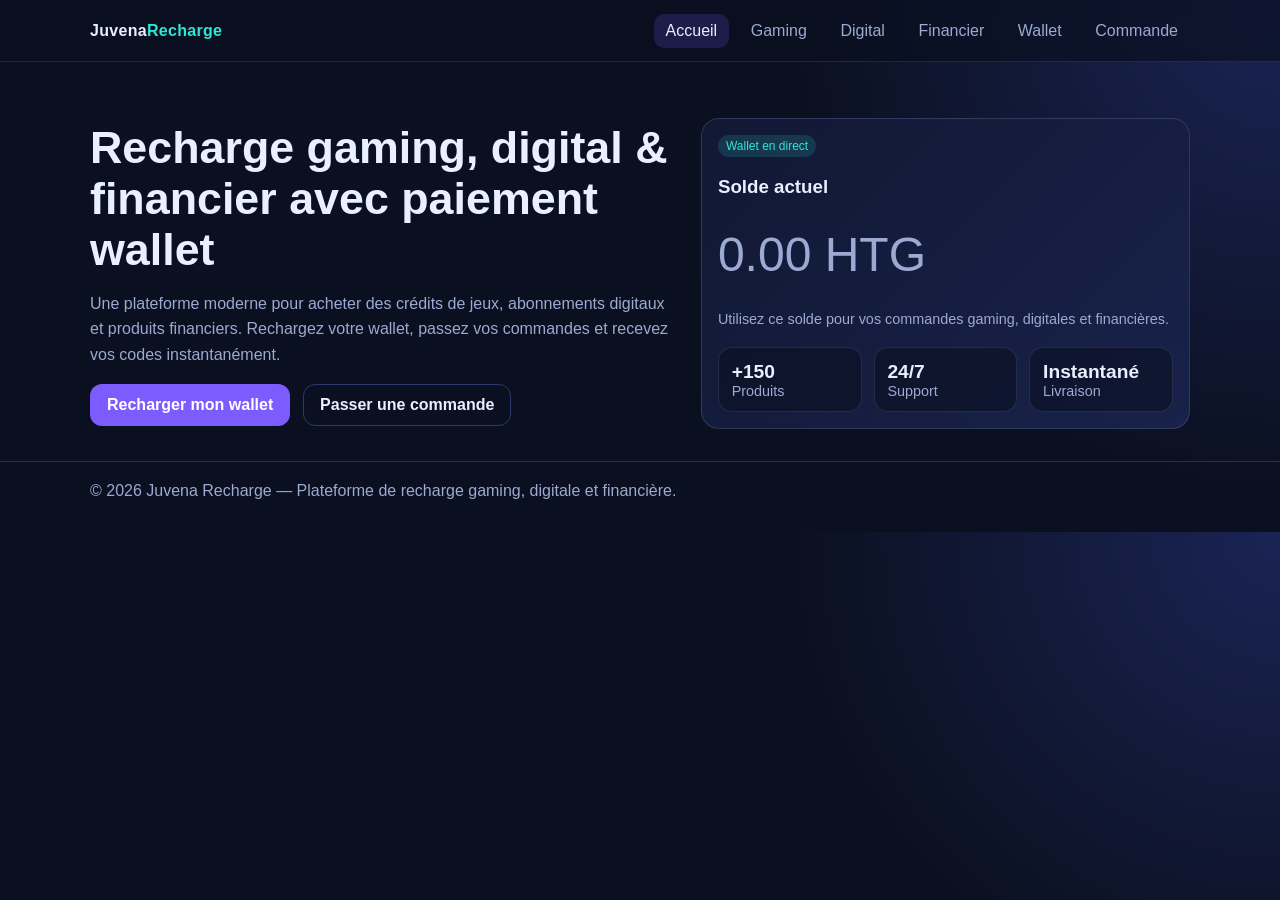
==== index.html @ a459e89d "update" ====
<!doctype html>
<html lang="fr">
  <head>
    <meta charset="UTF-8" />
    <meta name="viewport" content="width=device-width, initial-scale=1.0" />
    <title>Juvena Recharge | Accueil</title>
    <link rel="stylesheet" href="styles.css" />
  </head>
  <body>
    <header>
      <div class="container nav">
        <a class="logo" href="index.html">Juvena<span>Recharge</span></a>
        <nav class="nav-links">
          <a class="active" href="index.html">Accueil</a>
          <a href="gaming.html">Gaming</a>
          <a href="digital.html">Digital</a>
          <a href="financial.html">Financier</a>
          <a href="wallet.html">Wallet</a>
          <a href="order.html">Commande</a>
        </nav>
      </div>
    </header>

    <main class="container">
      <section class="hero">
        <div>
          <h1>Recharge gaming, digital & financier avec paiement wallet</h1>
          <p>
            Une plateforme moderne pour acheter des crédits de jeux, abonnements digitaux et produits financiers.
            Rechargez votre wallet, passez vos commandes et recevez vos codes instantanément.
          </p>
          <div class="cta-row">
            <a class="btn" href="wallet.html">Recharger mon wallet</a>
            <a class="btn secondary" href="order.html">Passer une commande</a>
          </div>
        </div>

        <div class="panel">
          <span class="badge">Wallet en direct</span>
          <h3>Solde actuel</h3>
          <p class="wallet-balance" data-wallet-display>0.00 €</p>
          <p class="small">Utilisez ce solde pour vos commandes gaming, digitales et financières.</p>
          <div class="stats">
            <div class="stat">
              <div class="value">+150</div>
              <div class="small">Produits</div>
            </div>
            <div class="stat">
              <div class="value">24/7</div>
              <div class="small">Support</div>
            </div>
            <div class="stat">
              <div class="value">Instantané</div>
              <div class="small">Livraison</div>
            </div>
          </div>
        </div>
      </section>
    </main>

    <footer>
      <div class="container">© 2026 Juvena Recharge — Plateforme de recharge gaming, digitale et financière.</div>
    </footer>
    <script src="app.js"></script>
  </body>
</html>
---- styles.css ----
:root {
  --bg: #0b1020;
  --card: #111834;
  --card-soft: #18224a;
  --text: #e9efff;
  --muted: #9ca9d2;
  --primary: #7c5cff;
  --accent: #2ee6d6;
  --success: #28c76f;
  --danger: #ff5b6e;
  --border: #2c396d;
}

* {
  box-sizing: border-box;
}

body {
  margin: 0;
  font-family: Inter, Segoe UI, Roboto, Arial, sans-serif;
  background: radial-gradient(circle at top right, #1a2455, var(--bg) 35%);
  color: var(--text);
}

a {
  color: inherit;
  text-decoration: none;
}

.container {
  width: min(1100px, 92%);
  margin: 0 auto;
}

header {
  position: sticky;
  top: 0;
  z-index: 20;
  backdrop-filter: blur(8px);
  background: rgba(11, 16, 32, 0.72);
  border-bottom: 1px solid rgba(156, 169, 210, 0.15);
}

.nav {
  display: flex;
  align-items: center;
  justify-content: space-between;
  gap: 1rem;
  padding: 0.85rem 0;
}

.logo {
  font-weight: 800;
  letter-spacing: 0.3px;
}

.logo span {
  color: var(--accent);
}

.nav-links {
  display: flex;
  flex-wrap: wrap;
  gap: 0.6rem;
}

.nav-links a {
  padding: 0.5rem 0.75rem;
  border-radius: 10px;
  color: var(--muted);
  transition: 0.2s;
}

.nav-links a:hover,
.nav-links a.active {
  color: var(--text);
  background: rgba(124, 92, 255, 0.18);
}

.hero {
  padding: 3.5rem 0 2rem;
  display: grid;
  grid-template-columns: 1.2fr 1fr;
  gap: 1.5rem;
  align-items: center;
}

.hero h1 {
  font-size: clamp(1.8rem, 3.5vw, 3rem);
  margin: 0;
}

.hero p {
  color: var(--muted);
  line-height: 1.6;
}

.cta-row {
  display: flex;
  gap: 0.8rem;
  margin-top: 1rem;
  flex-wrap: wrap;
}

.btn {
  border: 1px solid transparent;
  background: var(--primary);
  color: #fff;
  padding: 0.7rem 1rem;
  border-radius: 12px;
  font-weight: 600;
  cursor: pointer;
}

.btn.secondary {
  background: transparent;
  border-color: var(--border);
  color: var(--text);
}

.panel {
  background: linear-gradient(135deg, var(--card), var(--card-soft));
  border: 1px solid rgba(156, 169, 210, 0.2);
  border-radius: 18px;
  padding: 1rem;
}

.stats {
  display: grid;
  grid-template-columns: repeat(3, minmax(0, 1fr));
  gap: 0.75rem;
  margin-top: 1rem;
}

.stat {
  background: rgba(11, 16, 32, 0.6);
  border: 1px solid rgba(156, 169, 210, 0.15);
  border-radius: 14px;
  padding: 0.8rem;
}

.stat .value {
  font-size: 1.2rem;
  font-weight: 700;
}

.grid {
  display: grid;
  grid-template-columns: repeat(auto-fill, minmax(220px, 1fr));
  gap: 1rem;
  padding-bottom: 2.5rem;
}

.card {
  background: rgba(17, 24, 52, 0.85);
  border: 1px solid rgba(156, 169, 210, 0.2);
  border-radius: 16px;
  padding: 1rem;
}

.card h3 {
  margin-top: 0;
}

.badge {
  display: inline-block;
  padding: 0.25rem 0.5rem;
  border-radius: 999px;
  font-size: 0.75rem;
  background: rgba(46, 230, 214, 0.15);
  color: var(--accent);
}

.price {
  font-size: 1.2rem;
  font-weight: 700;
  margin: 0.5rem 0;
}

.small {
  color: var(--muted);
  font-size: 0.9rem;
}

form {
  display: grid;
  gap: 0.9rem;
}

input,
select,
textarea {
  width: 100%;
  background: #0b1020;
  border: 1px solid var(--border);
  border-radius: 10px;
  color: var(--text);
  padding: 0.65rem 0.7rem;
}

input:focus,
select:focus,
textarea:focus {
  outline: 2px solid rgba(124, 92, 255, 0.5);
  border-color: var(--primary);
}

.two-col {
  display: grid;
  grid-template-columns: 1fr 1fr;
  gap: 1rem;
}

.wallet-balance {
  font-size: clamp(2rem, 4vw, 3rem);
  margin: 0.2rem 0;
}

.history {
  list-style: none;
  padding: 0;
  margin: 0;
  display: grid;
  gap: 0.6rem;
}

.history li {
  display: flex;
  justify-content: space-between;
  gap: 0.8rem;
  border: 1px solid rgba(156, 169, 210, 0.15);
  border-radius: 10px;
  padding: 0.55rem 0.7rem;
  background: rgba(11, 16, 32, 0.5);
}

.success {
  color: var(--success);
}

.danger {
  color: var(--danger);
}


.payment-box {
  margin: 0.8rem 0 1rem;
  padding: 0.75rem;
  border: 1px solid rgba(156, 169, 210, 0.2);
  border-radius: 12px;
  background: rgba(11, 16, 32, 0.45);
}

.payment-list {
  margin: 0.5rem 0 0;
  padding-left: 1rem;
  color: var(--muted);
  display: grid;
  gap: 0.45rem;
}

.accept-btn {
  margin-top: 0.3rem;
  padding: 0.3rem 0.6rem;
  font-size: 0.8rem;
}

footer {
  border-top: 1px solid rgba(156, 169, 210, 0.2);
  color: var(--muted);
  padding: 1.2rem 0 2rem;
}

@media (max-width: 860px) {
  .hero,
  .two-col {
    grid-template-columns: 1fr;
  }
}
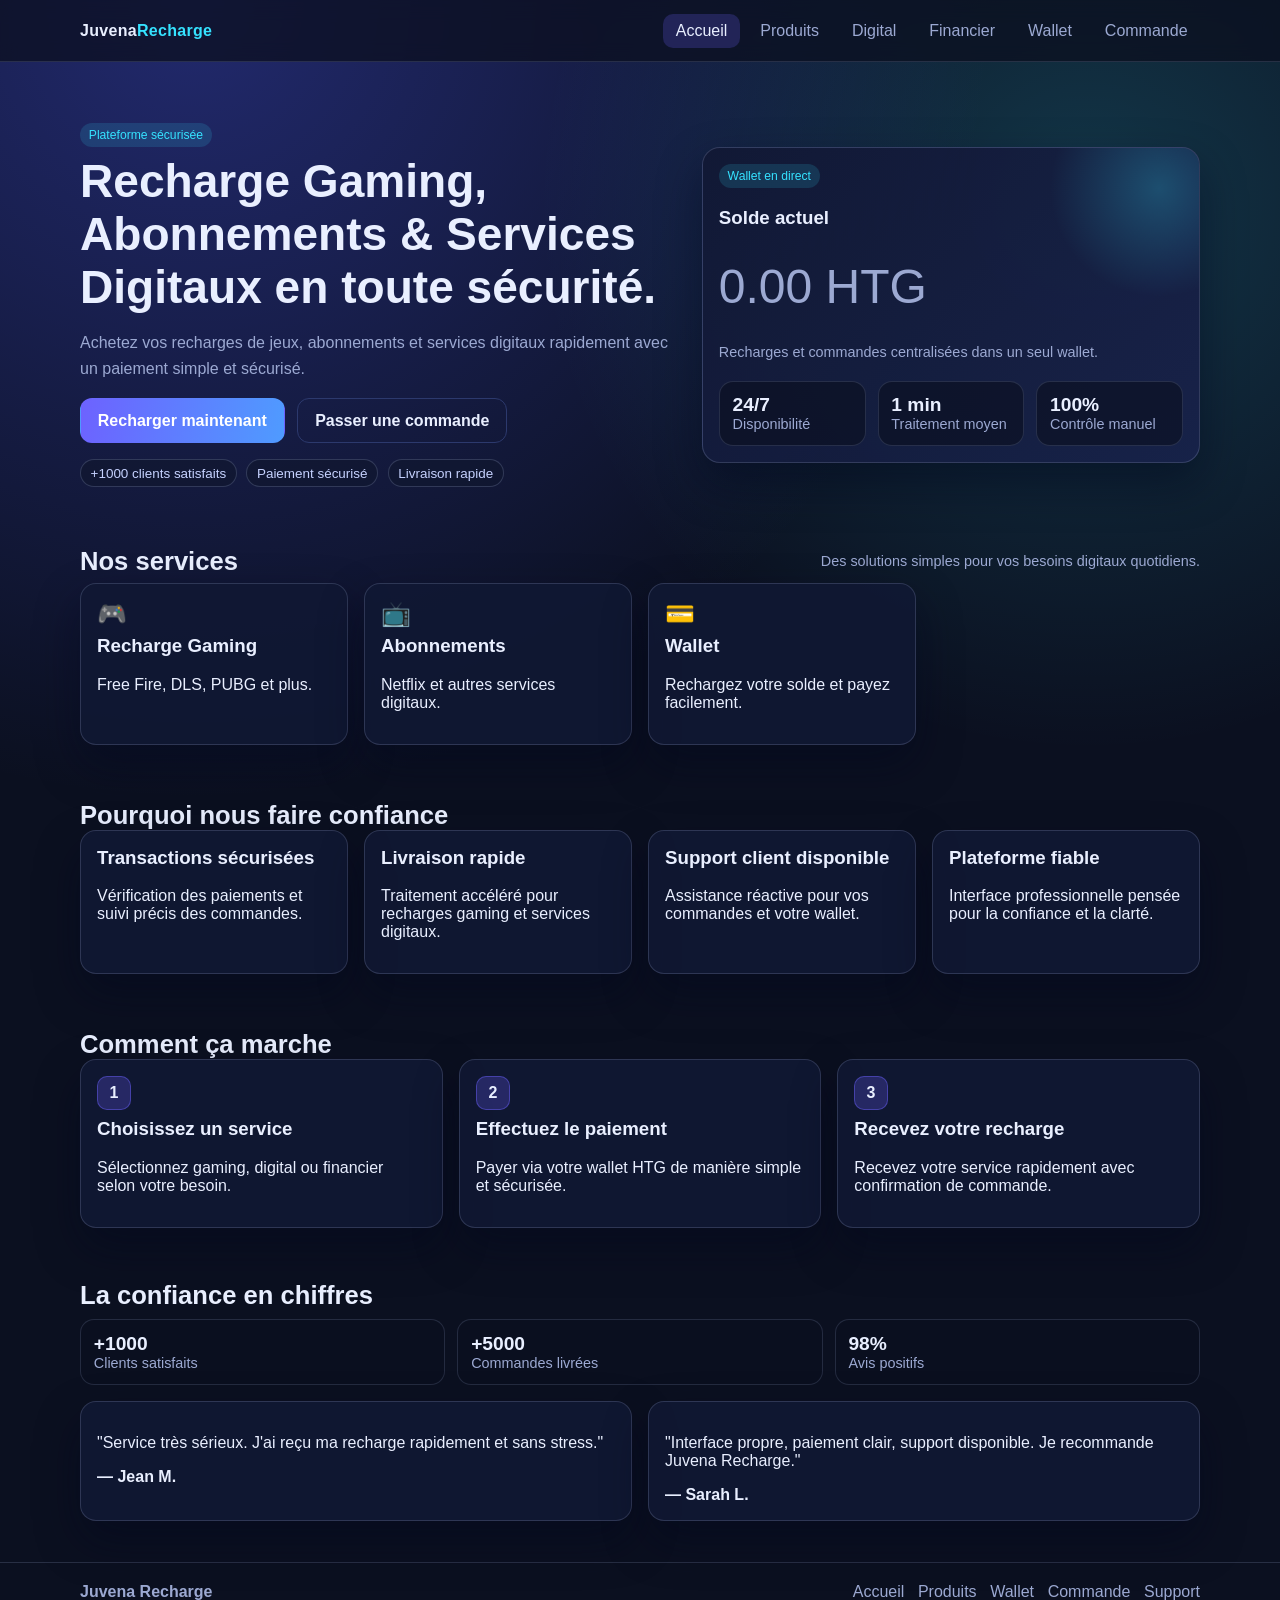
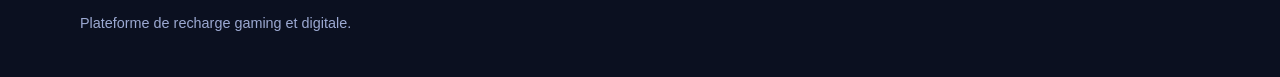
==== commit df09fd26: "Ajouter inscription/connexion client avant affichage wallet" ====
--- a/index.html
+++ b/index.html
@@ -12,7 +12,7 @@
         <a class="logo" href="index.html">Juvena<span>Recharge</span></a>
         <nav class="nav-links">
           <a class="active" href="index.html">Accueil</a>
-          <a href="gaming.html">Gaming</a>
+          <a href="gaming.html">Produits</a>
           <a href="digital.html">Digital</a>
           <a href="financial.html">Financier</a>
           <a href="wallet.html">Wallet</a>
@@ -21,45 +21,130 @@
       </div>
     </header>
 
-    <main class="container">
-      <section class="hero">
+    <main>
+      <section class="container hero modern-hero">
         <div>
-          <h1>Recharge gaming, digital & financier avec paiement wallet</h1>
+          <span class="badge">Plateforme sécurisée</span>
+          <h1>Recharge Gaming, Abonnements &amp; Services Digitaux en toute sécurité.</h1>
           <p>
-            Une plateforme moderne pour acheter des crédits de jeux, abonnements digitaux et produits financiers.
-            Rechargez votre wallet, passez vos commandes et recevez vos codes instantanément.
+            Achetez vos recharges de jeux, abonnements et services digitaux rapidement avec un paiement simple et sécurisé.
           </p>
           <div class="cta-row">
-            <a class="btn" href="wallet.html">Recharger mon wallet</a>
+            <a class="btn" href="wallet.html">Recharger maintenant</a>
             <a class="btn secondary" href="order.html">Passer une commande</a>
+          </div>
+          <div class="trust-points">
+            <span>+1000 clients satisfaits</span>
+            <span>Paiement sécurisé</span>
+            <span>Livraison rapide</span>
           </div>
         </div>
 
-        <div class="panel">
+        <div class="panel glow">
           <span class="badge">Wallet en direct</span>
           <h3>Solde actuel</h3>
-          <p class="wallet-balance" data-wallet-display>0.00 €</p>
-          <p class="small">Utilisez ce solde pour vos commandes gaming, digitales et financières.</p>
+          <p class="wallet-balance" data-wallet-display>0.00 HTG</p>
+          <p class="small">Recharges et commandes centralisées dans un seul wallet.</p>
           <div class="stats">
             <div class="stat">
-              <div class="value">+150</div>
-              <div class="small">Produits</div>
+              <div class="value">24/7</div>
+              <div class="small">Disponibilité</div>
             </div>
             <div class="stat">
-              <div class="value">24/7</div>
-              <div class="small">Support</div>
+              <div class="value">1 min</div>
+              <div class="small">Traitement moyen</div>
             </div>
             <div class="stat">
-              <div class="value">Instantané</div>
-              <div class="small">Livraison</div>
+              <div class="value">100%</div>
+              <div class="small">Contrôle manuel</div>
             </div>
           </div>
+        </div>
+      </section>
+
+      <section class="container section-block">
+        <div class="section-title-row">
+          <h2>Nos services</h2>
+          <p class="small">Des solutions simples pour vos besoins digitaux quotidiens.</p>
+        </div>
+        <div class="grid service-grid">
+          <article class="card icon-card">
+            <div class="icon">🎮</div>
+            <h3>Recharge Gaming</h3>
+            <p>Free Fire, DLS, PUBG et plus.</p>
+          </article>
+          <article class="card icon-card">
+            <div class="icon">📺</div>
+            <h3>Abonnements</h3>
+            <p>Netflix et autres services digitaux.</p>
+          </article>
+          <article class="card icon-card">
+            <div class="icon">💳</div>
+            <h3>Wallet</h3>
+            <p>Rechargez votre solde et payez facilement.</p>
+          </article>
+        </div>
+      </section>
+
+      <section class="container section-block">
+        <div class="section-title-row">
+          <h2>Pourquoi nous faire confiance</h2>
+        </div>
+        <div class="grid trust-grid">
+          <article class="card trust-card"><h3>Transactions sécurisées</h3><p>Vérification des paiements et suivi précis des commandes.</p></article>
+          <article class="card trust-card"><h3>Livraison rapide</h3><p>Traitement accéléré pour recharges gaming et services digitaux.</p></article>
+          <article class="card trust-card"><h3>Support client disponible</h3><p>Assistance réactive pour vos commandes et votre wallet.</p></article>
+          <article class="card trust-card"><h3>Plateforme fiable</h3><p>Interface professionnelle pensée pour la confiance et la clarté.</p></article>
+        </div>
+      </section>
+
+      <section class="container section-block process">
+        <div class="section-title-row">
+          <h2>Comment ça marche</h2>
+        </div>
+        <div class="process-steps">
+          <article class="card step-card"><span class="step">1</span><h3>Choisissez un service</h3><p>Sélectionnez gaming, digital ou financier selon votre besoin.</p></article>
+          <article class="card step-card"><span class="step">2</span><h3>Effectuez le paiement</h3><p>Payer via votre wallet HTG de manière simple et sécurisée.</p></article>
+          <article class="card step-card"><span class="step">3</span><h3>Recevez votre recharge</h3><p>Recevez votre service rapidement avec confirmation de commande.</p></article>
+        </div>
+      </section>
+
+      <section class="container section-block confidence-wrap">
+        <div class="section-title-row">
+          <h2>La confiance en chiffres</h2>
+        </div>
+        <div class="stats trust-stats">
+          <div class="stat"><div class="value">+1000</div><div class="small">Clients satisfaits</div></div>
+          <div class="stat"><div class="value">+5000</div><div class="small">Commandes livrées</div></div>
+          <div class="stat"><div class="value">98%</div><div class="small">Avis positifs</div></div>
+        </div>
+        <div class="testimonials">
+          <article class="card testimonial">
+            <p>"Service très sérieux. J'ai reçu ma recharge rapidement et sans stress."</p>
+            <strong>— Jean M.</strong>
+          </article>
+          <article class="card testimonial">
+            <p>"Interface propre, paiement clair, support disponible. Je recommande Juvena Recharge."</p>
+            <strong>— Sarah L.</strong>
+          </article>
         </div>
       </section>
     </main>
 
     <footer>
-      <div class="container">© 2026 Juvena Recharge — Plateforme de recharge gaming, digitale et financière.</div>
+      <div class="container footer-layout">
+        <div>
+          <strong>Juvena Recharge</strong>
+          <p class="small">Plateforme de recharge gaming et digitale.</p>
+        </div>
+        <nav class="footer-links">
+          <a href="index.html">Accueil</a>
+          <a href="gaming.html">Produits</a>
+          <a href="wallet.html">Wallet</a>
+          <a href="order.html">Commande</a>
+          <a href="wallet.html">Support</a>
+        </nav>
+      </div>
     </footer>
     <script src="app.js"></script>
   </body>
--- a/styles.css
+++ b/styles.css
@@ -4,11 +4,12 @@
   --card-soft: #18224a;
   --text: #e9efff;
   --muted: #9ca9d2;
-  --primary: #7c5cff;
-  --accent: #2ee6d6;
+  --primary: #6d62ff;
+  --accent: #35e2ff;
   --success: #28c76f;
   --danger: #ff5b6e;
   --border: #2c396d;
+  --shadow: 0 20px 45px rgba(2, 7, 28, 0.45);
 }
 
 * {
@@ -18,7 +19,10 @@
 body {
   margin: 0;
   font-family: Inter, Segoe UI, Roboto, Arial, sans-serif;
-  background: radial-gradient(circle at top right, #1a2455, var(--bg) 35%);
+  background:
+    radial-gradient(circle at 15% 0%, rgba(76, 89, 255, 0.35), transparent 40%),
+    radial-gradient(circle at 85% 12%, rgba(53, 226, 255, 0.18), transparent 30%),
+    var(--bg);
   color: var(--text);
 }
 
@@ -28,7 +32,7 @@
 }
 
 .container {
-  width: min(1100px, 92%);
+  width: min(1120px, 92%);
   margin: 0 auto;
 }
 
@@ -36,9 +40,9 @@
   position: sticky;
   top: 0;
   z-index: 20;
-  backdrop-filter: blur(8px);
-  background: rgba(11, 16, 32, 0.72);
-  border-bottom: 1px solid rgba(156, 169, 210, 0.15);
+  backdrop-filter: blur(10px);
+  background: rgba(11, 16, 32, 0.74);
+  border-bottom: 1px solid rgba(156, 169, 210, 0.18);
 }
 
 .nav {
@@ -61,24 +65,24 @@
 .nav-links {
   display: flex;
   flex-wrap: wrap;
-  gap: 0.6rem;
+  gap: 0.5rem;
 }
 
 .nav-links a {
-  padding: 0.5rem 0.75rem;
+  padding: 0.5rem 0.78rem;
   border-radius: 10px;
   color: var(--muted);
-  transition: 0.2s;
+  transition: 0.25s ease;
 }
 
 .nav-links a:hover,
 .nav-links a.active {
   color: var(--text);
-  background: rgba(124, 92, 255, 0.18);
+  background: rgba(109, 98, 255, 0.22);
 }
 
 .hero {
-  padding: 3.5rem 0 2rem;
+  padding: 3.8rem 0 2.4rem;
   display: grid;
   grid-template-columns: 1.2fr 1fr;
   gap: 1.5rem;
@@ -86,13 +90,14 @@
 }
 
 .hero h1 {
-  font-size: clamp(1.8rem, 3.5vw, 3rem);
-  margin: 0;
+  font-size: clamp(1.9rem, 3.6vw, 3.2rem);
+  line-height: 1.15;
+  margin: 0.5rem 0;
 }
 
 .hero p {
   color: var(--muted);
-  line-height: 1.6;
+  line-height: 1.65;
 }
 
 .cta-row {
@@ -104,12 +109,18 @@
 
 .btn {
   border: 1px solid transparent;
-  background: var(--primary);
+  background: linear-gradient(100deg, #6d62ff, #4f9bff);
   color: #fff;
-  padding: 0.7rem 1rem;
+  padding: 0.78rem 1.05rem;
   border-radius: 12px;
-  font-weight: 600;
+  font-weight: 700;
   cursor: pointer;
+  transition: transform 0.2s ease, box-shadow 0.2s ease;
+}
+
+.btn:hover {
+  transform: translateY(-1px);
+  box-shadow: 0 12px 24px rgba(79, 155, 255, 0.25);
 }
 
 .btn.secondary {
@@ -119,10 +130,27 @@
 }
 
 .panel {
-  background: linear-gradient(135deg, var(--card), var(--card-soft));
-  border: 1px solid rgba(156, 169, 210, 0.2);
+  background: linear-gradient(135deg, rgba(17, 24, 52, 0.94), rgba(24, 34, 74, 0.94));
+  border: 1px solid rgba(156, 169, 210, 0.24);
   border-radius: 18px;
   padding: 1rem;
+  box-shadow: var(--shadow);
+}
+
+.glow {
+  position: relative;
+  overflow: hidden;
+}
+
+.glow::after {
+  content: "";
+  position: absolute;
+  width: 220px;
+  height: 220px;
+  background: radial-gradient(circle, rgba(53, 226, 255, 0.24), transparent 70%);
+  right: -70px;
+  top: -70px;
+  pointer-events: none;
 }
 
 .stats {
@@ -133,8 +161,8 @@
 }
 
 .stat {
-  background: rgba(11, 16, 32, 0.6);
-  border: 1px solid rgba(156, 169, 210, 0.15);
+  background: rgba(11, 16, 32, 0.62);
+  border: 1px solid rgba(156, 169, 210, 0.18);
   border-radius: 14px;
   padding: 0.8rem;
 }
@@ -152,10 +180,17 @@
 }
 
 .card {
-  background: rgba(17, 24, 52, 0.85);
-  border: 1px solid rgba(156, 169, 210, 0.2);
+  background: rgba(17, 24, 52, 0.88);
+  border: 1px solid rgba(156, 169, 210, 0.22);
   border-radius: 16px;
   padding: 1rem;
+  box-shadow: var(--shadow);
+  transition: transform 0.2s ease, border-color 0.2s ease;
+}
+
+.card:hover {
+  transform: translateY(-2px);
+  border-color: rgba(53, 226, 255, 0.45);
 }
 
 .card h3 {
@@ -164,10 +199,10 @@
 
 .badge {
   display: inline-block;
-  padding: 0.25rem 0.5rem;
+  padding: 0.3rem 0.55rem;
   border-radius: 999px;
-  font-size: 0.75rem;
-  background: rgba(46, 230, 214, 0.15);
+  font-size: 0.76rem;
+  background: rgba(53, 226, 255, 0.14);
   color: var(--accent);
 }
 
@@ -201,7 +236,7 @@
 input:focus,
 select:focus,
 textarea:focus {
-  outline: 2px solid rgba(124, 92, 255, 0.5);
+  outline: 2px solid rgba(109, 98, 255, 0.6);
   border-color: var(--primary);
 }
 
@@ -242,7 +277,6 @@
   color: var(--danger);
 }
 
-
 .payment-box {
   margin: 0.8rem 0 1rem;
   padding: 0.75rem;
@@ -265,15 +299,156 @@
   font-size: 0.8rem;
 }
 
+.section-block {
+  padding: 0.8rem 0 0.2rem;
+}
+
+.section-title-row {
+  display: flex;
+  flex-wrap: wrap;
+  align-items: center;
+  justify-content: space-between;
+  gap: 0.8rem;
+}
+
+.section-title-row h2 {
+  margin: 0;
+  font-size: clamp(1.35rem, 2vw, 2rem);
+}
+
+.trust-points {
+  display: flex;
+  gap: 0.6rem;
+  flex-wrap: wrap;
+  margin-top: 1rem;
+}
+
+.trust-points span {
+  font-size: 0.84rem;
+  color: #c6d2ff;
+  border: 1px solid rgba(156, 169, 210, 0.24);
+  border-radius: 999px;
+  padding: 0.35rem 0.6rem;
+  background: rgba(16, 23, 48, 0.7);
+}
+
+.icon-card,
+.trust-card,
+.step-card,
+.testimonial {
+  animation: fadeUp 0.5s ease both;
+}
+
+.icon {
+  font-size: 1.5rem;
+  margin-bottom: 0.4rem;
+}
+
+.process-steps {
+  display: grid;
+  grid-template-columns: repeat(3, minmax(0, 1fr));
+  gap: 1rem;
+  padding-bottom: 2.3rem;
+}
+
+.step {
+  display: inline-grid;
+  place-items: center;
+  width: 34px;
+  height: 34px;
+  border-radius: 10px;
+  background: rgba(109, 98, 255, 0.25);
+  border: 1px solid rgba(109, 98, 255, 0.45);
+  margin-bottom: 0.5rem;
+  font-weight: 700;
+}
+
+.testimonials {
+  margin: 1rem 0 2.4rem;
+  display: grid;
+  grid-template-columns: repeat(2, minmax(0, 1fr));
+  gap: 1rem;
+}
+
+.confidence-wrap .trust-stats {
+  margin-top: 0.6rem;
+}
+
+.footer-layout {
+  display: flex;
+  justify-content: space-between;
+  align-items: flex-start;
+  gap: 1.2rem;
+}
+
+.footer-links {
+  display: flex;
+  gap: 0.85rem;
+  flex-wrap: wrap;
+  color: var(--muted);
+}
+
+.footer-links a:hover {
+  color: var(--text);
+}
+
 footer {
   border-top: 1px solid rgba(156, 169, 210, 0.2);
   color: var(--muted);
   padding: 1.2rem 0 2rem;
 }
 
-@media (max-width: 860px) {
+@keyframes fadeUp {
+  from {
+    opacity: 0;
+    transform: translateY(6px);
+  }
+  to {
+    opacity: 1;
+    transform: translateY(0);
+  }
+}
+
+@media (max-width: 920px) {
   .hero,
-  .two-col {
+  .two-col,
+  .process-steps,
+  .testimonials {
     grid-template-columns: 1fr;
   }
-}
+
+  .stats {
+    grid-template-columns: repeat(3, minmax(0, 1fr));
+  }
+}
+
+@media (max-width: 620px) {
+  .nav {
+    align-items: flex-start;
+    flex-direction: column;
+  }
+
+  .stats {
+    grid-template-columns: 1fr;
+  }
+
+  .footer-layout {
+    flex-direction: column;
+  }
+}
+
+.auth-layout {
+  margin-bottom: 1rem;
+}
+
+.wallet-header-row {
+  display: flex;
+  justify-content: space-between;
+  align-items: center;
+  gap: 1rem;
+  margin-bottom: 0.3rem;
+}
+
+.wallet-header-row h3 {
+  margin: 0;
+}
